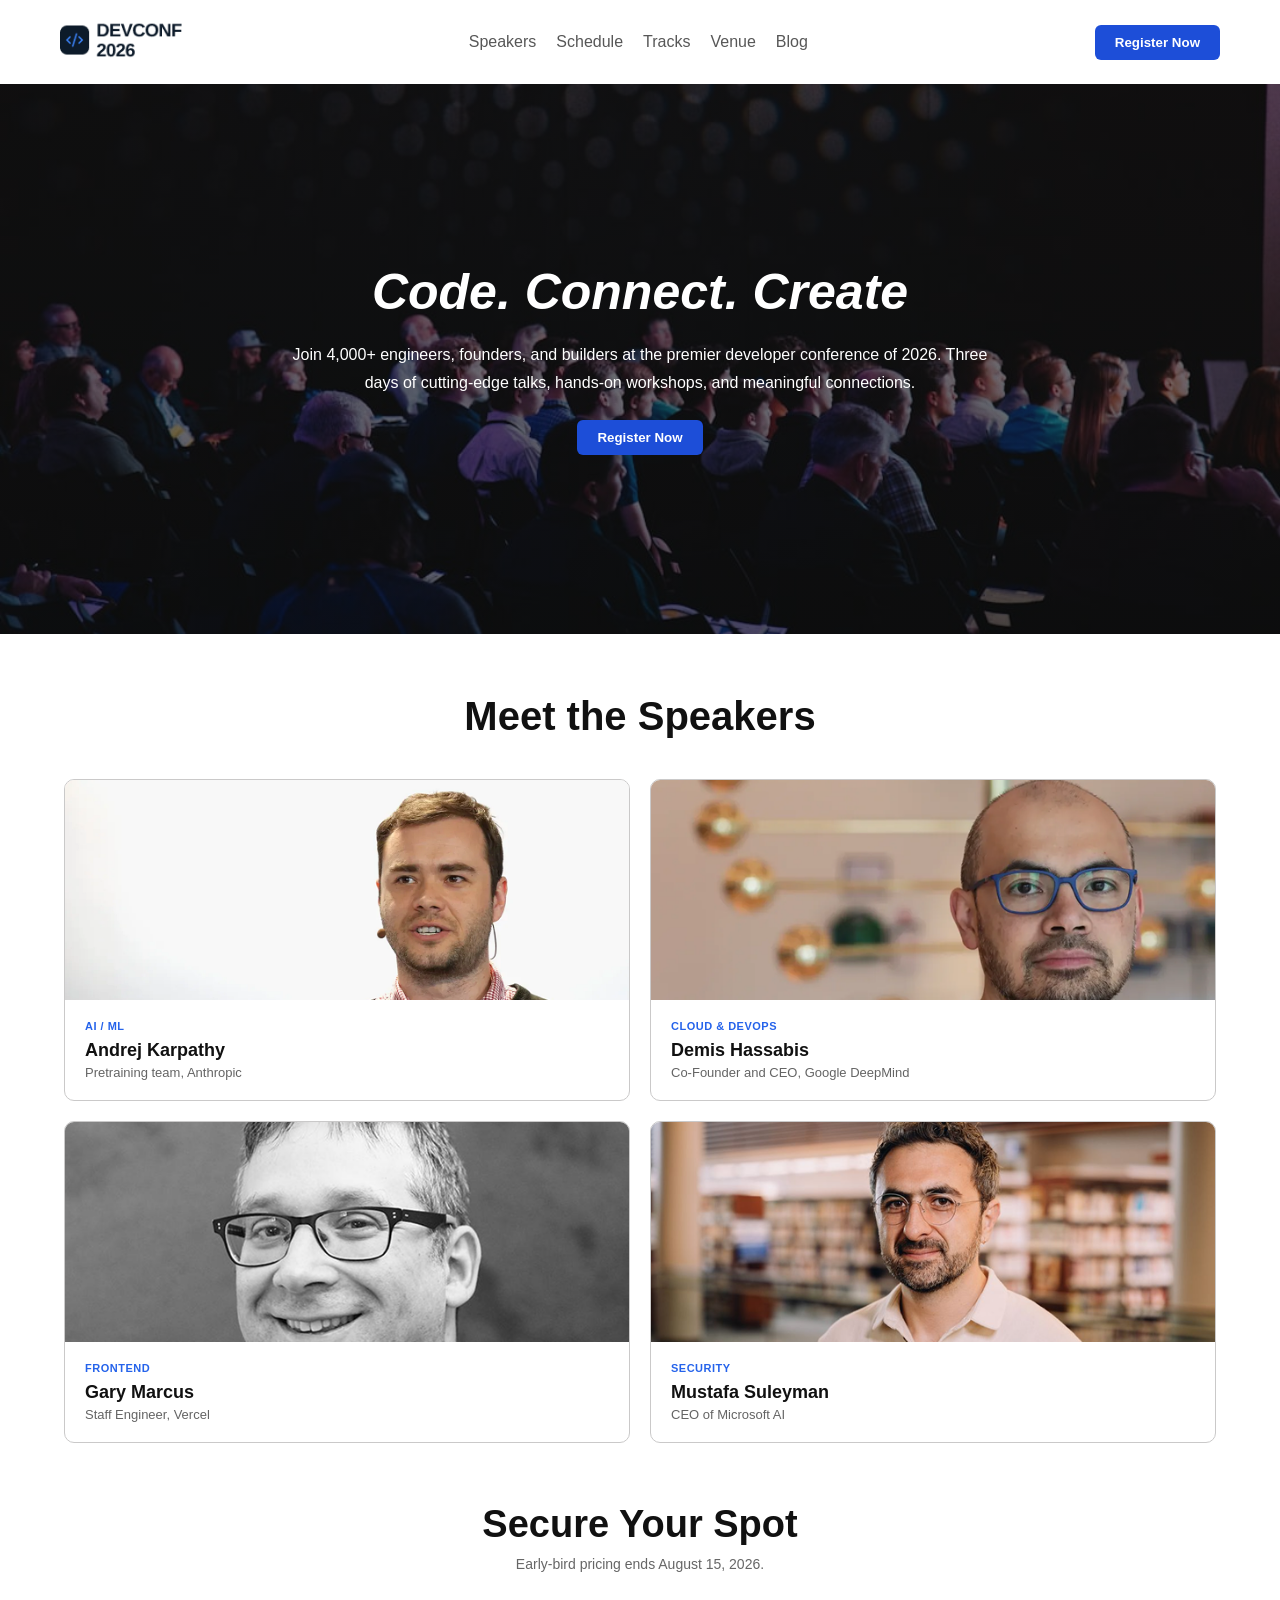
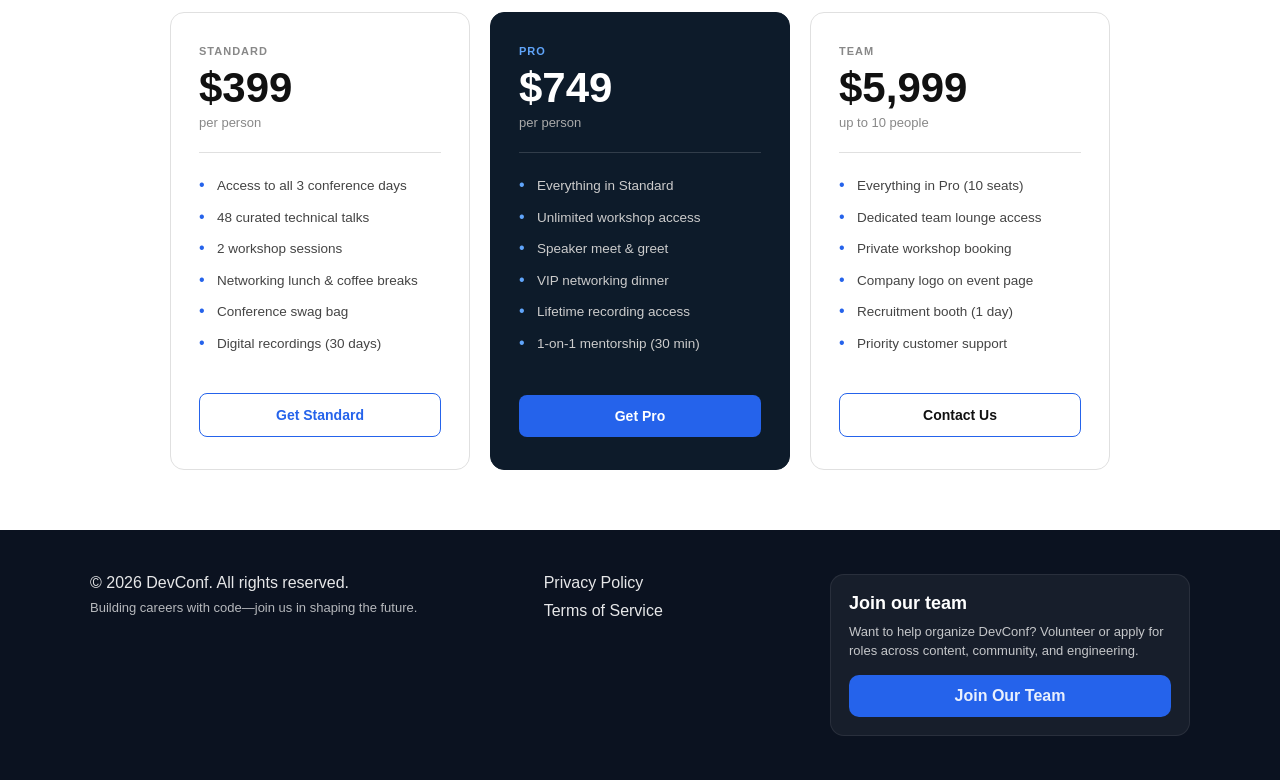
==== index.html @ 111cef3a "Prepare project for GitHub Pages deployment" ====
<!doctype html>
<html lang="en">
  <head>
    <meta charset="UTF-8" />
    <meta name="viewport" content="width=device-width, initial-scale=1.0" />
    <title>DevConf | Build the Future</title>
    <link rel="stylesheet" href="style.css" />
  </head>
  <body>
    <header>
      <nav>
        <div class="nav-brand">
          <img src="assets/logo.png" alt="DevConf logo" />
        </div>
        <div class="nav-links">
          <ul>
            <li><a href="#speakers">Speakers</a></li>
            <li><a href="#pricing">Schedule</a></li>
            <li><a href="#speakers">Tracks</a></li>
            <li><a href="#pricing">Venue</a></li>
            <li><a href="#footer">Blog</a></li>
          </ul>
        </div>
        <div>
          <button class="common-button">Register Now</button>
        </div>
      </nav>
    </header>

    <section class="parent">
      <div class="header-content">
        <h1 class="title">Code.<i> Connect.</i> Create</h1>
        <p class="p">
          Join 4,000+ engineers, founders, and builders at the premier
          developer conference of 2026. Three days of cutting-edge talks,
          hands-on workshops, and meaningful connections.
        </p>
        <div class="button">
          <button class="common-button">Register Now</button>
        </div>
      </div>
    </section>

    <section class="speakers" id="speakers">
      <h2>Meet the Speakers</h2>
      <div class="speaker-content">
        <div class="speaker-card">
          <img src="assets/andrej.png" alt="Andrej Karpathy" />
          <div class="speaker-info">
            <span>AI / ML</span>
            <h4>Andrej Karpathy</h4>
            <p>Pretraining team, Anthropic</p>
          </div>
        </div>

        <div class="speaker-card">
          <img src="assets/demis.png" alt="Demis Hassabis" />
          <div class="speaker-info">
            <span>Cloud &amp; DevOps</span>
            <h4>Demis Hassabis</h4>
            <p>Co-Founder and CEO, Google DeepMind</p>
          </div>
        </div>

        <div class="speaker-card">
          <img src="assets/gary.png" alt="Gary Marcus" />
          <div class="speaker-info">
            <span>Frontend</span>
            <h4>Gary Marcus</h4>
            <p>Staff Engineer, Vercel</p>
          </div>
        </div>

        <div class="speaker-card">
          <img src="assets/mustafa.png" alt="Mustafa Suleyman" />
          <div class="speaker-info">
            <span>Security</span>
            <h4>Mustafa Suleyman</h4>
            <p>CEO of Microsoft AI</p>
          </div>
        </div>
      </div>
    </section>

    <section class="payment" id="pricing">
      <h2>Secure Your Spot</h2>
      <p>Early-bird pricing ends August 15, 2026.</p>

      <div class="payment-cards">
        <div class="part1">
          <span class="category">Standard</span>
          <h3 class="price">$399</h3>
          <span class="per">per person</span>
          <div class="divider"></div>
          <ul>
            <li>Access to all 3 conference days</li>
            <li>48 curated technical talks</li>
            <li>2 workshop sessions</li>
            <li>Networking lunch &amp; coffee breaks</li>
            <li>Conference swag bag</li>
            <li>Digital recordings (30 days)</li>
          </ul>
          <div class="button-position">
            <button class="btn btn-standard">Get Standard</button>
          </div>
        </div>

        <div class="part2">
          <span class="category">Pro</span>
          <h3 class="price">$749</h3>
          <span class="per">per person</span>
          <div class="divider"></div>
          <ul>
            <li>Everything in Standard</li>
            <li>Unlimited workshop access</li>
            <li>Speaker meet &amp; greet</li>
            <li>VIP networking dinner</li>
            <li>Lifetime recording access</li>
            <li>1-on-1 mentorship (30 min)</li>
          </ul>
          <div class="button-position">
            <button class="btn btn-pro">Get Pro</button>
          </div>
        </div>

        <div class="part3 part3-team">
          <span class="category">Team</span>
          <h3 class="price">$5,999</h3>
          <span class="per">up to 10 people</span>
          <div class="divider"></div>
          <ul>
            <li>Everything in Pro (10 seats)</li>
            <li>Dedicated team lounge access</li>
            <li>Private workshop booking</li>
            <li>Company logo on event page</li>
            <li>Recruitment booth (1 day)</li>
            <li>Priority customer support</li>
          </ul>
          <div class="button-position">
            <button class="btn btn-team">Contact Us</button>
          </div>
        </div>
      </div>
    </section>

    <footer id="footer">
      <div class="footer-inner">
        <div class="footer-brand">
          <p><a href="#">© 2026 DevConf. All rights reserved.</a></p>
          <p class="footer-tagline">Building careers with code—join us in shaping the future.</p>
        </div>

        <div class="foot">
          <p><a href="#">Privacy Policy</a></p>
          <p><a href="#">Terms of Service</a></p>
        </div>

        <div class="join-team">
          <h3>Join our team</h3>
          <p>Want to help organize DevConf? Volunteer or apply for roles across content, community, and engineering.</p>
          <a class="join-team-btn" href="join-team.html">Join Our Team</a>
        </div>
      </div>
    </footer>
  </body>
</html>
---- style.css ----
*{
    margin: 0;
    padding: 0;
    box-sizing: border-box;
}

body {
  font-family: -apple-system, BlinkMacSystemFont, 'Segoe UI', Roboto, sans-serif;
  background: #fff;
  color: #111;
}

nav{
    display: flex;
    justify-content: space-between;
    align-items: center;
    padding: 20px 60px;
    background-color: #FFFFFF;
    box-shadow: 0 1px 0 rgba(0,0,0,0.05);
}

.nav-brand img {
    height: 40px;
}

nav ul {
    display: flex;
    list-style: none;
    gap: 20px;
    margin: 0;
    padding: 0;
}

nav ul li a {
    text-decoration: none;
    color: #575757;
    font-weight: 500;
}

.common-button{
    background-color: #1D4ED8;
    padding: 10px 20px;
    color: white;
    border: none;
    font-weight: bold;
    border-radius: 6px;
    text-decoration: none;
    display: inline-block;
}

.parent{
    background-image: linear-gradient(rgba(19, 16, 16, 0.6), rgba(13, 13, 13, 0.6)), url('assets/banner.jpg');
    min-height: 550px;
    width: 100%;
    background-size: cover;
    background-position: center;
    display: flex;
    align-items: center;
    justify-content: center;
    padding: 40px 20px;
}

.header-content {
    text-align: center;
    max-width: 760px;
}

.title{
    color: white;
    text-align: center;
    font-style: italic;
    font-size: 50px;
    margin-bottom: 16px;
}

.p{
    color: white;
    text-align: center;
    font-size: 16px;
    width: 100%;
    max-width: 700px;
    margin: 20px auto;
    padding: 0;
    line-height: 1.7;
}

.button {
    text-align: center;
    margin-top: 24px;
}

.speakers{
    width: 90%;
    max-width: 1200px;
    margin: 60px auto;
}

.speakers h2{
    text-align: center;
    font-size: 40px;
    font-weight: 700;
    padding-bottom: 40px;
    color: #111;
}

.speaker-content {
  display: grid;
  grid-template-columns: repeat(2, 1fr);
  gap: 20px;
}

.speaker-card {
  border: 1px solid rgb(202, 201, 201);
  border-radius: 10px;
  overflow: hidden;
  display: flex;
  flex-direction: column;
}

.speaker-card img {
  width: 100%;
  height: 220px;
  object-fit: cover;
  object-position: top;
  display: block;
}

.speaker-info {
  padding: 16px 20px 20px;
}

.speaker-info span {
  color: #2563eb;
  font-size: 11px;
  font-weight: 700;
  text-transform: uppercase;
  letter-spacing: 0.5px;
}

.speaker-info h4 {
  font-size: 18px;
  font-weight: 700;
  margin: 6px 0 4px;
  color: #111;
}

.speaker-info p {
  color: rgb(100, 100, 100);
  font-size: 13px;
}

.payment {
  width: 90%;
  max-width: 1100px;
  margin: 60px auto;
  text-align: center;
}

.payment h2 {
  font-size: 38px;
  font-weight: 800;
  color: #111;
  margin-bottom: 10px;
}

.payment > p {
  font-size: 14px;
  color: #666;
  margin-bottom: 40px;
}

.payment-cards {
  display: flex;
  justify-content: center;
  align-items: stretch;
  gap: 20px;
  flex-wrap: wrap;
}

.part1,
.part2,
.part3 {
  width: 300px;
  border-radius: 14px;
  padding: 32px 28px;
  display: flex;
  flex-direction: column;
  text-align: left;
}

.part1 {
  border: 1px solid #e0e0e0;
  background: #fff;
}

.part2 {
  background: #0D1B2A;
  border: 1px solid #0D1B2A;
  color: #fff;
}

.part3 {
  border: 1px solid #e0e0e0;
  background: #fff;
}

.category {
  font-size: 11px;
  font-weight: 700;
  letter-spacing: 1px;
  text-transform: uppercase;
  margin-bottom: 10px;
  display: block;
}

.part1 .category,
.part3 .category {
  color: #888;
}

.part2 .category {
  color: #60A5FA;
}

.price {
  font-size: 42px;
  font-weight: 800;
  color: #111;
  line-height: 1;
  margin: 0 0 6px 0;
}

.part2 .price {
  color: #fff;
}

.per {
  font-size: 13px;
  color: #888;
  margin-bottom: 22px;
  display: block;
}

.part2 .per {
  color: #aaa;
}

.divider {
  width: 100%;
  height: 1px;
  background-color: #e0e0e0;
  margin-bottom: 22px;
}

.part2 .divider {
  background-color: rgba(255, 255, 255, 0.15);
}

.payment-cards ul {
  list-style: none;
  margin-bottom: 28px;
  flex-grow: 1;
  padding: 0;
  display: block;
}

.payment-cards ul li {
  font-size: 13.5px;
  line-height: 1.6;
  margin-bottom: 10px;
  padding-left: 18px;
  position: relative;
  color: #444;
  display: block;
}

.payment-cards ul li::before {
  content: "•";
  position: absolute;
  left: 0;
  color: #2563EB;
  font-size: 16px;
  line-height: 1.3;
}

.part2 ul li {
  color: #ccc;
}

.part2 ul li::before {
  color: #60A5FA;
}

.button-position {
  margin-top: auto;
}

.btn {
  width: 100%;
  padding: 13px 0;
  border-radius: 8px;
  font-size: 14px;
  font-weight: 600;
  cursor: pointer;
  transition: all 0.2s;
}

.btn-standard {
  background: #fff;
  border: 1.5px solid #2563EB;
  color: #2563EB;
}

.btn-pro {
  background: #2563EB;
  border: none;
  color: #fff;
}

.btn-team {
  background: #fff;
  border: 1.5px solid #2563EB;
  color: #111;
}

footer {
  padding: 44px 0;
  background: #0b1220;
  color: rgba(255, 255, 255, 0.9);
  margin-top: 30px;
}

.footer-inner {
  width: 90%;
  max-width: 1100px;
  margin: 0 auto;
  display: flex;
  gap: 26px;
  align-items: flex-start;
  justify-content: space-between;
}

.footer-brand p a,
.foot p a,
.join-team a {
  color: inherit;
  text-decoration: none;
}

.footer-tagline {
  margin-top: 8px;
  font-size: 13px;
  color: rgba(255, 255, 255, 0.7);
}

.foot {
  display: flex;
  flex-direction: column;
  gap: 10px;
  min-width: 160px;
}

.join-team {
  max-width: 360px;
  background: rgba(255, 255, 255, 0.05);
  border: 1px solid rgba(255, 255, 255, 0.08);
  border-radius: 14px;
  padding: 18px 18px;
}

.join-team h3 {
  font-size: 18px;
  margin-bottom: 8px;
  color: #fff;
}

.join-team p {
  font-size: 13px;
  color: rgba(255, 255, 255, 0.75);
  line-height: 1.5;
  margin-bottom: 14px;
}

.join-team-btn {
  display: inline-block;
  width: 100%;
  text-align: center;
  padding: 12px 14px;
  border-radius: 10px;
  background: #2563EB;
  color: #fff;
  font-weight: 700;
  text-decoration: none;
}

.join-page {
  max-width: 700px;
  margin: 80px auto;
  padding: 40px;
  text-align: center;
  border: 1px solid #e0e0e0;
  border-radius: 16px;
}

.join-page h1 {
  font-size: 36px;
  margin-bottom: 16px;
}

.join-page p {
  font-size: 16px;
  color: #666;
  margin-bottom: 24px;
  line-height: 1.7;
}

@media (max-width: 900px) {
  .footer-inner {
    flex-direction: column;
    gap: 18px;
  }
}

@media (max-width: 768px) {
  nav {
    flex-direction: column;
    gap: 12px;
    padding: 20px;
  }

  nav ul {
    flex-wrap: wrap;
    justify-content: center;
  }

  .speaker-content {
    grid-template-columns: 1fr;
  }

  .speakers h2 {
    font-size: 28px;
  }

  .title {
    font-size: 36px;
  }

  .payment-cards {
    flex-direction: column;
    align-items: center;
  }

  .part1,
  .part2,
  .part3 {
    width: 100%;
    max-width: 360px;
  }
}
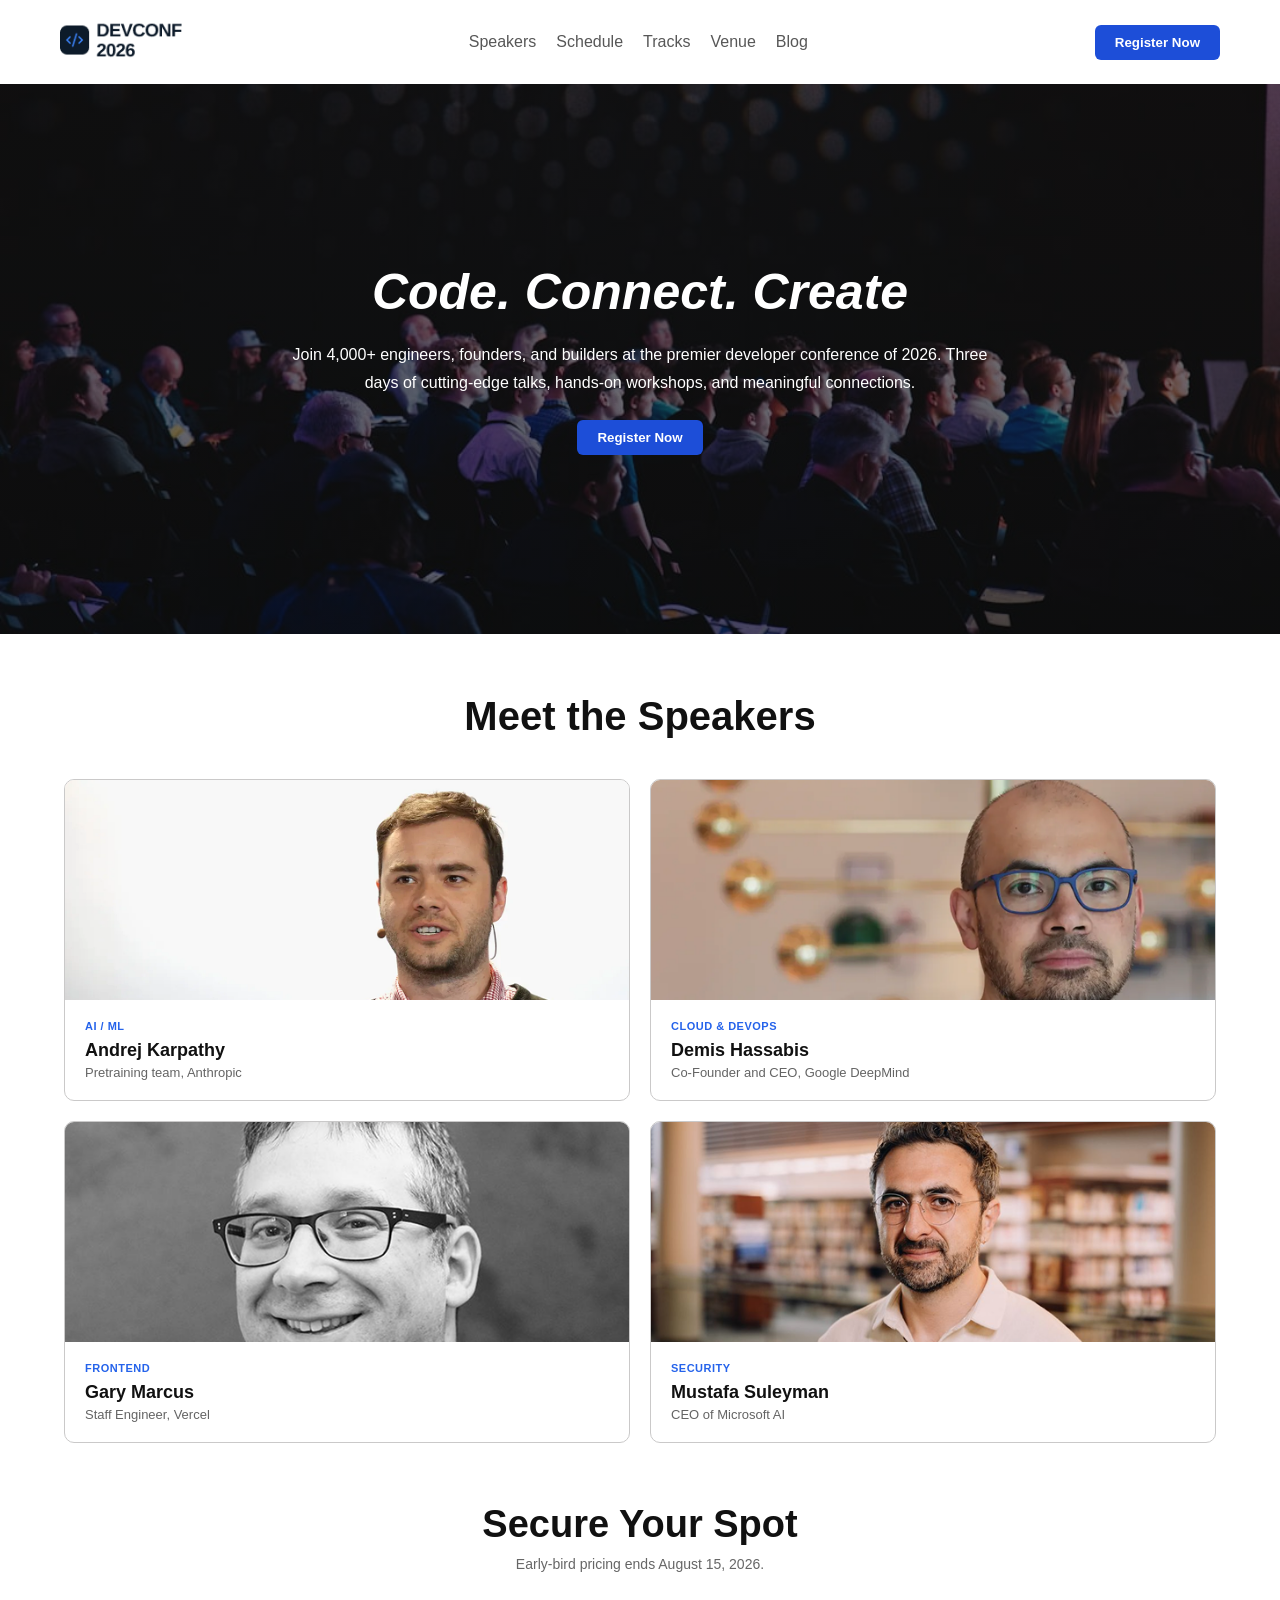
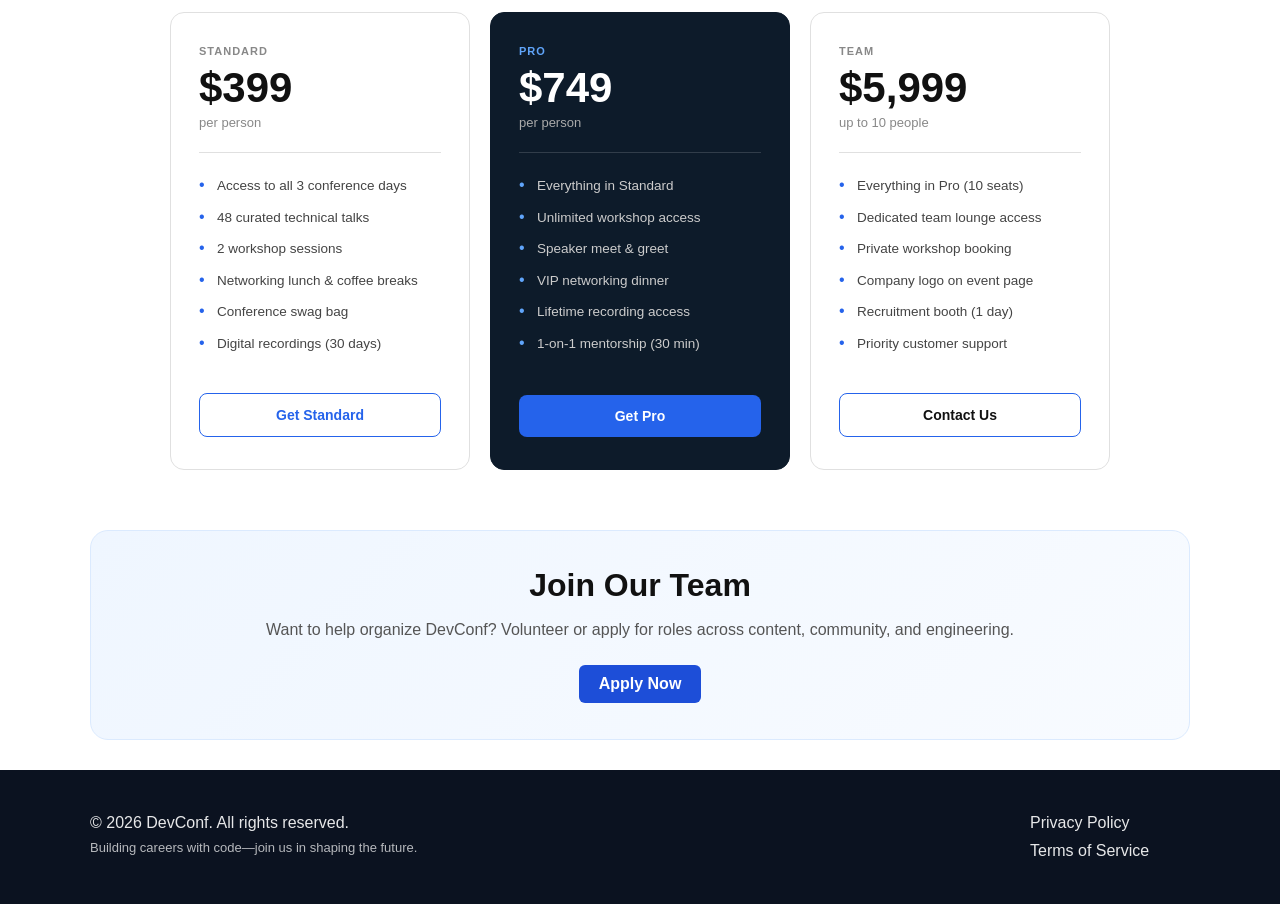
==== commit 4fd5f6cf: "Embed join team section into index page" ====
--- a/index.html
+++ b/index.html
@@ -143,7 +143,15 @@
       </div>
     </section>
 
-    <footer id="footer">
+    <section class="join-section" id="footer">
+      <div class="join-card">
+        <h2>Join Our Team</h2>
+        <p>Want to help organize DevConf? Volunteer or apply for roles across content, community, and engineering.</p>
+        <a class="common-button" href="mailto:hello@devconf.com">Apply Now</a>
+      </div>
+    </section>
+
+    <footer>
       <div class="footer-inner">
         <div class="footer-brand">
           <p><a href="#">© 2026 DevConf. All rights reserved.</a></p>
@@ -154,12 +162,6 @@
           <p><a href="#">Privacy Policy</a></p>
           <p><a href="#">Terms of Service</a></p>
         </div>
-
-        <div class="join-team">
-          <h3>Join our team</h3>
-          <p>Want to help organize DevConf? Volunteer or apply for roles across content, community, and engineering.</p>
-          <a class="join-team-btn" href="join-team.html">Join Our Team</a>
-        </div>
       </div>
     </footer>
   </body>
--- a/style.css
+++ b/style.css
@@ -323,6 +323,33 @@
   color: #111;
 }
 
+.join-section {
+  width: 90%;
+  max-width: 1100px;
+  margin: 60px auto 0;
+}
+
+.join-card {
+  background: linear-gradient(135deg, #eff6ff, #f8fbff);
+  border: 1px solid #dbeafe;
+  border-radius: 18px;
+  padding: 36px 32px;
+  text-align: center;
+}
+
+.join-card h2 {
+  font-size: 32px;
+  margin-bottom: 12px;
+  color: #111;
+}
+
+.join-card p {
+  font-size: 16px;
+  color: #555;
+  margin-bottom: 22px;
+  line-height: 1.7;
+}
+
 footer {
   padding: 44px 0;
   background: #0b1220;
